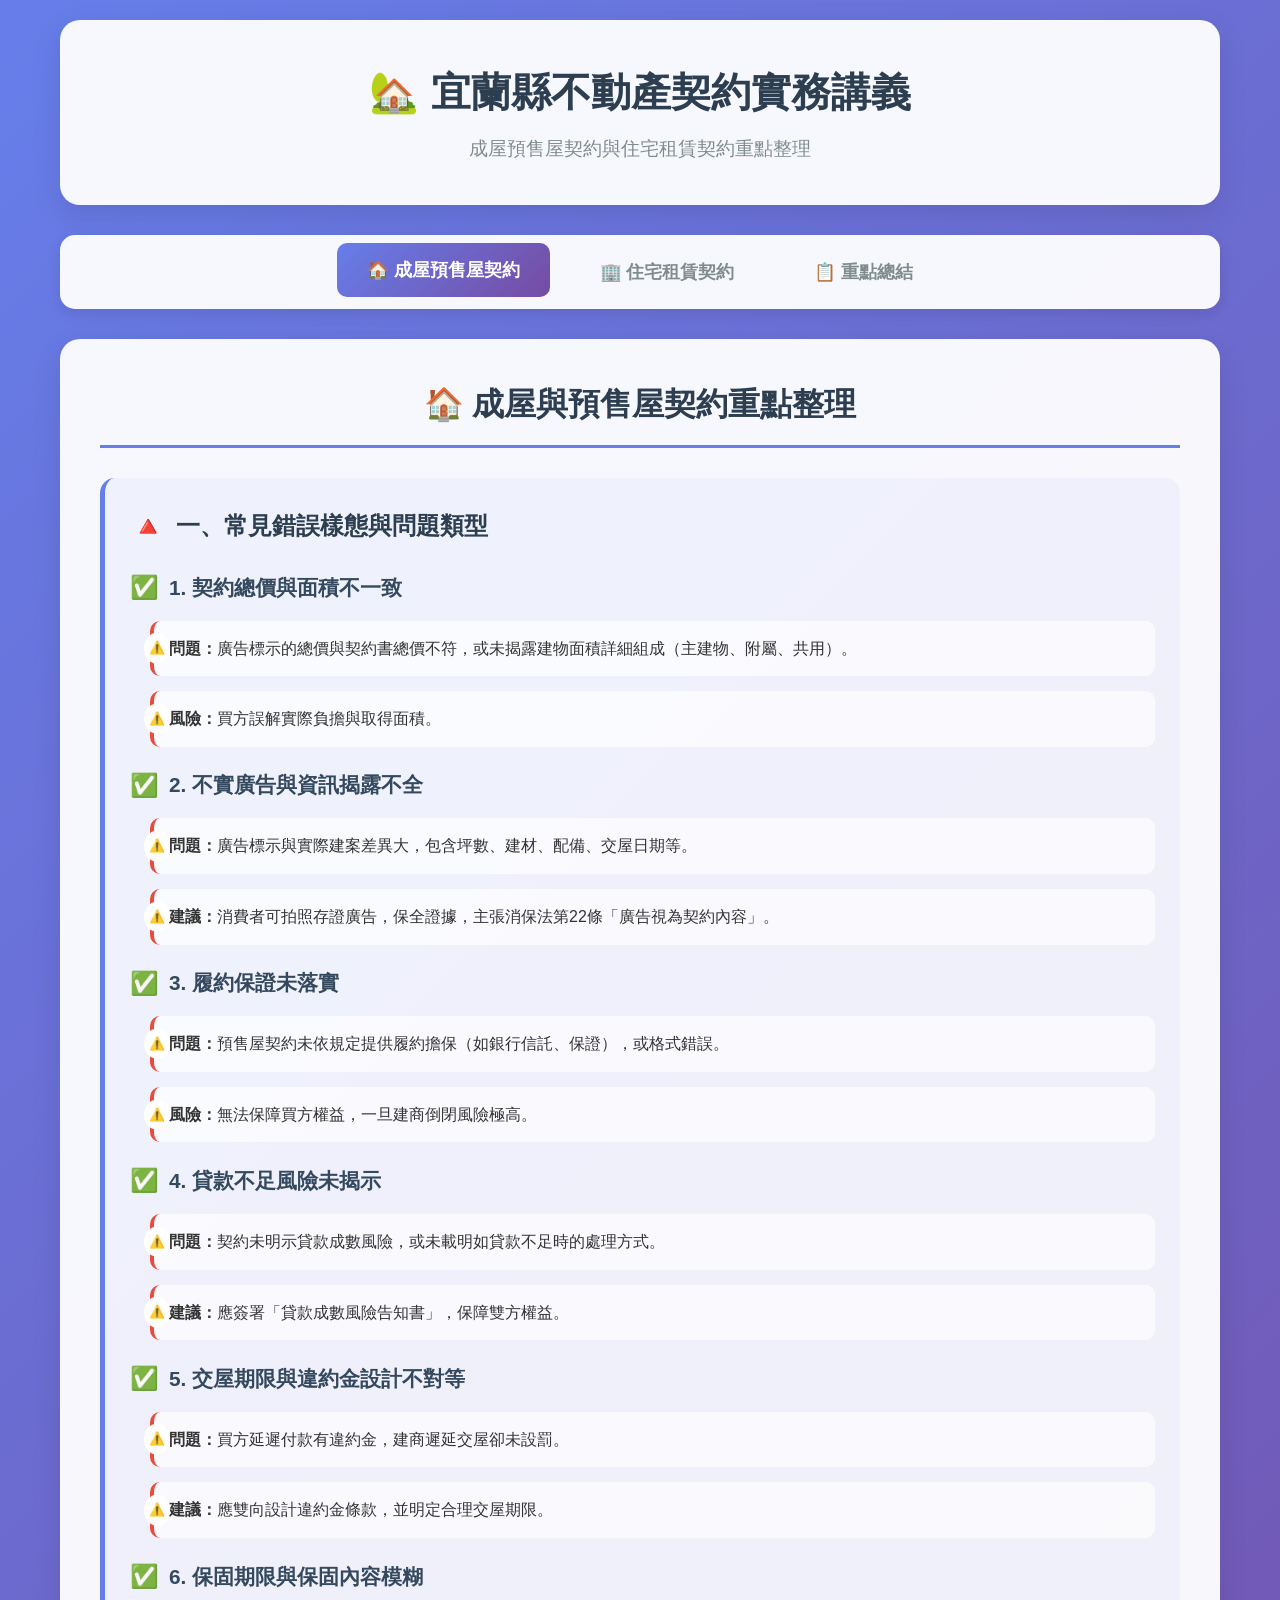
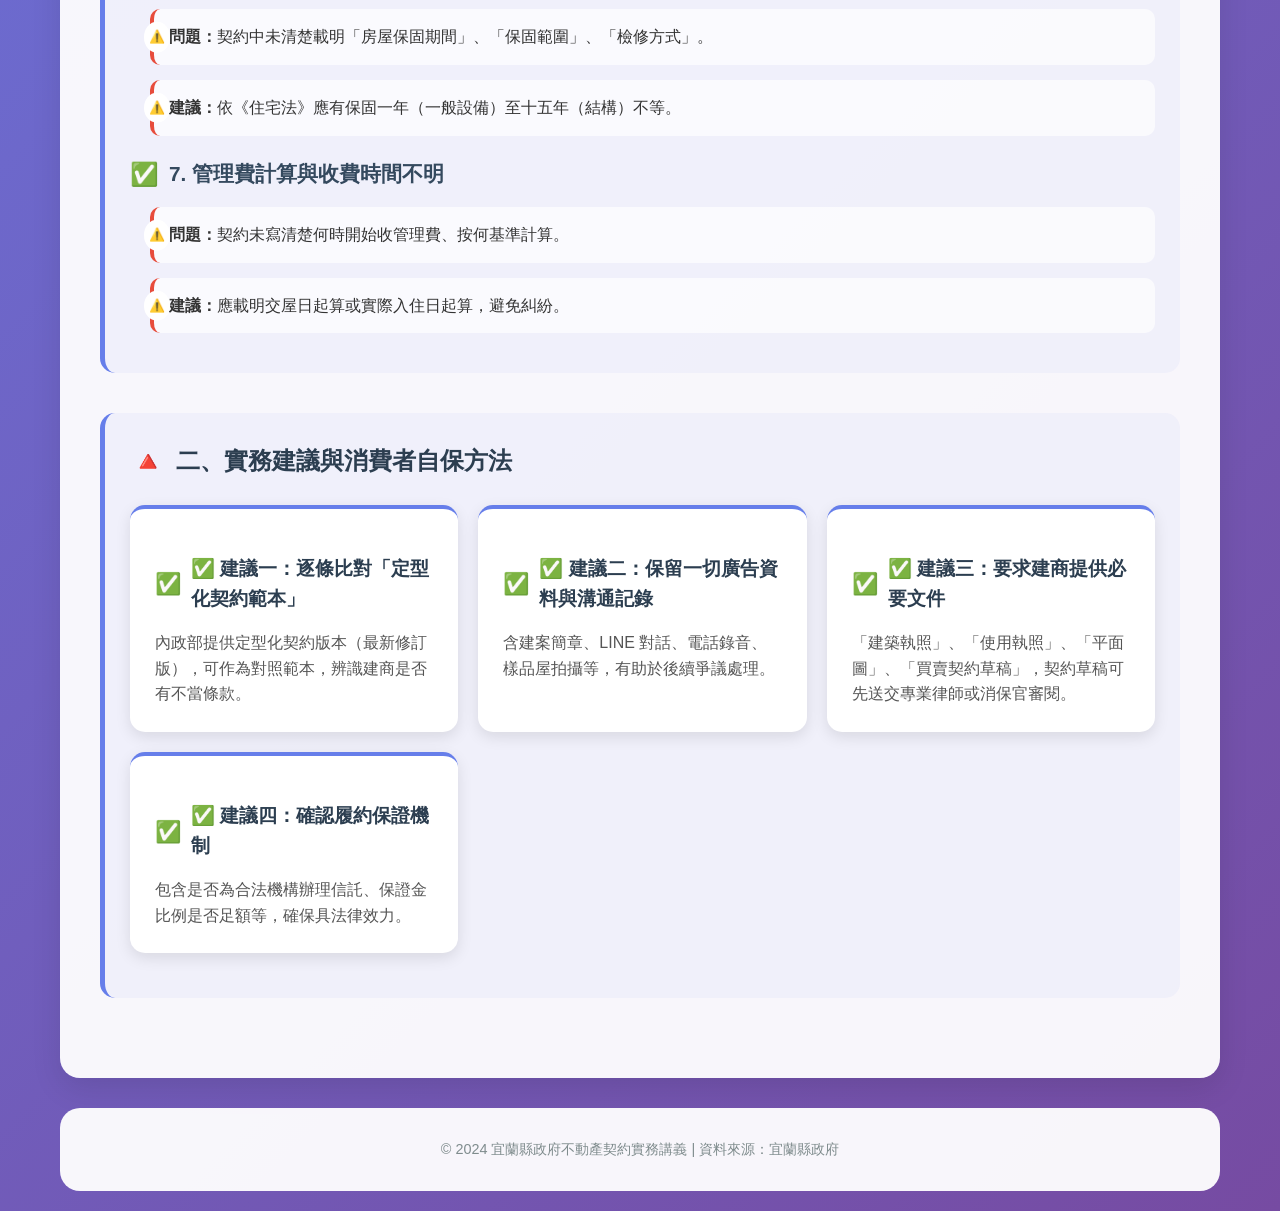
==== index.html @ db0e2e51 "Update README with usage instructions" ====
<!DOCTYPE html>
<html lang="zh-TW">
<head>
    <meta charset="UTF-8">
    <meta name="viewport" content="width=device-width, initial-scale=1.0">
    <title>🏡 宜蘭縣不動產契約實務講義</title>
    <style>
        * {
            margin: 0;
            padding: 0;
            box-sizing: border-box;
        }

        body {
            font-family: 'Microsoft JhengHei', 'PingFang TC', 'Helvetica Neue', Arial, sans-serif;
            line-height: 1.6;
            color: #333;
            background: linear-gradient(135deg, #667eea 0%, #764ba2 100%);
            min-height: 100vh;
        }

        .container {
            max-width: 1200px;
            margin: 0 auto;
            padding: 20px;
        }

        .header {
            text-align: center;
            background: rgba(255, 255, 255, 0.95);
            border-radius: 20px;
            padding: 40px;
            margin-bottom: 30px;
            box-shadow: 0 10px 30px rgba(0, 0, 0, 0.1);
        }

        .header h1 {
            font-size: 2.5em;
            color: #2c3e50;
            margin-bottom: 10px;
        }

        .header p {
            font-size: 1.2em;
            color: #7f8c8d;
        }

        .nav-tabs {
            display: flex;
            justify-content: center;
            margin-bottom: 30px;
            background: rgba(255, 255, 255, 0.95);
            border-radius: 15px;
            padding: 10px;
            box-shadow: 0 5px 15px rgba(0, 0, 0, 0.1);
        }

        .nav-tab {
            padding: 15px 30px;
            margin: 0 10px;
            border: none;
            background: transparent;
            border-radius: 10px;
            cursor: pointer;
            font-size: 1.1em;
            font-weight: 600;
            transition: all 0.3s ease;
            color: #7f8c8d;
        }

        .nav-tab.active {
            background: linear-gradient(135deg, #667eea, #764ba2);
            color: white;
            transform: translateY(-2px);
        }

        .nav-tab:hover {
            background: rgba(102, 126, 234, 0.1);
            color: #667eea;
        }

        .content-section {
            background: rgba(255, 255, 255, 0.95);
            border-radius: 20px;
            padding: 40px;
            margin-bottom: 30px;
            box-shadow: 0 10px 30px rgba(0, 0, 0, 0.1);
            display: none;
        }

        .content-section.active {
            display: block;
        }

        .section-title {
            font-size: 2em;
            color: #2c3e50;
            margin-bottom: 30px;
            text-align: center;
            border-bottom: 3px solid #667eea;
            padding-bottom: 15px;
        }

        .subsection {
            margin-bottom: 40px;
            padding: 25px;
            background: rgba(102, 126, 234, 0.05);
            border-radius: 15px;
            border-left: 5px solid #667eea;
        }

        .subsection h3 {
            font-size: 1.5em;
            color: #2c3e50;
            margin-bottom: 20px;
            display: flex;
            align-items: center;
        }

        .subsection h3::before {
            content: "🔺";
            margin-right: 10px;
            font-size: 1.2em;
        }

        .subsection h4 {
            font-size: 1.3em;
            color: #34495e;
            margin: 20px 0 15px 0;
            display: flex;
            align-items: center;
        }

        .subsection h4::before {
            content: "✅";
            margin-right: 10px;
            font-size: 1.1em;
        }

        .problem-list, .suggestion-list {
            list-style: none;
            padding-left: 20px;
        }

        .problem-list li, .suggestion-list li {
            margin-bottom: 15px;
            padding: 15px;
            background: rgba(255, 255, 255, 0.7);
            border-radius: 10px;
            border-left: 4px solid #e74c3c;
            position: relative;
        }

        .suggestion-list li {
            border-left-color: #27ae60;
        }

        .problem-list li::before, .suggestion-list li::before {
            position: absolute;
            left: -10px;
            top: 50%;
            transform: translateY(-50%);
            background: white;
            padding: 5px;
            border-radius: 50%;
            font-size: 0.8em;
            font-weight: bold;
        }

        .problem-list li::before {
            content: "⚠️";
        }

        .suggestion-list li::before {
            content: "💡";
        }

        .highlight-box {
            background: linear-gradient(135deg, #ffeaa7, #fab1a0);
            padding: 20px;
            border-radius: 15px;
            margin: 20px 0;
            border-left: 5px solid #fdcb6e;
        }

        .highlight-box h4 {
            color: #2c3e50;
            margin-bottom: 15px;
        }

        .grid-container {
            display: grid;
            grid-template-columns: repeat(auto-fit, minmax(300px, 1fr));
            gap: 20px;
            margin: 20px 0;
        }

        .card {
            background: white;
            padding: 25px;
            border-radius: 15px;
            box-shadow: 0 5px 15px rgba(0, 0, 0, 0.1);
            border-top: 4px solid #667eea;
        }

        .card h4 {
            color: #2c3e50;
            margin-bottom: 15px;
            font-size: 1.2em;
        }

        .card p {
            color: #555;
            line-height: 1.6;
        }

        .footer {
            text-align: center;
            padding: 30px;
            background: rgba(255, 255, 255, 0.95);
            border-radius: 20px;
            margin-top: 30px;
        }

        .footer p {
            color: #7f8c8d;
            font-size: 0.9em;
        }

        @media (max-width: 768px) {
            .container {
                padding: 10px;
            }
            
            .header {
                padding: 20px;
            }
            
            .header h1 {
                font-size: 2em;
            }
            
            .nav-tabs {
                flex-direction: column;
            }
            
            .nav-tab {
                margin: 5px 0;
            }
            
            .content-section {
                padding: 20px;
            }
            
            .grid-container {
                grid-template-columns: 1fr;
            }
        }
    </style>
</head>
<body>
    <div class="container">
        <div class="header">
            <h1>🏡 宜蘭縣不動產契約實務講義</h1>
            <p>成屋預售屋契約與住宅租賃契約重點整理</p>
        </div>

        <div class="nav-tabs">
            <button class="nav-tab active" onclick="showSection('presale')">🏠 成屋預售屋契約</button>
            <button class="nav-tab" onclick="showSection('rental')">🏢 住宅租賃契約</button>
            <button class="nav-tab" onclick="showSection('summary')">📋 重點總結</button>
        </div>

        <!-- 成屋預售屋契約內容 -->
        <div id="presale" class="content-section active">
            <h2 class="section-title">🏠 成屋與預售屋契約重點整理</h2>
            
            <div class="subsection">
                <h3>一、常見錯誤樣態與問題類型</h3>
                
                <h4>1. 契約總價與面積不一致</h4>
                <ul class="problem-list">
                    <li><strong>問題：</strong>廣告標示的總價與契約書總價不符，或未揭露建物面積詳細組成（主建物、附屬、共用）。</li>
                    <li><strong>風險：</strong>買方誤解實際負擔與取得面積。</li>
                </ul>

                <h4>2. 不實廣告與資訊揭露不全</h4>
                <ul class="problem-list">
                    <li><strong>問題：</strong>廣告標示與實際建案差異大，包含坪數、建材、配備、交屋日期等。</li>
                    <li><strong>建議：</strong>消費者可拍照存證廣告，保全證據，主張消保法第22條「廣告視為契約內容」。</li>
                </ul>

                <h4>3. 履約保證未落實</h4>
                <ul class="problem-list">
                    <li><strong>問題：</strong>預售屋契約未依規定提供履約擔保（如銀行信託、保證），或格式錯誤。</li>
                    <li><strong>風險：</strong>無法保障買方權益，一旦建商倒閉風險極高。</li>
                </ul>

                <h4>4. 貸款不足風險未揭示</h4>
                <ul class="problem-list">
                    <li><strong>問題：</strong>契約未明示貸款成數風險，或未載明如貸款不足時的處理方式。</li>
                    <li><strong>建議：</strong>應簽署「貸款成數風險告知書」，保障雙方權益。</li>
                </ul>

                <h4>5. 交屋期限與違約金設計不對等</h4>
                <ul class="problem-list">
                    <li><strong>問題：</strong>買方延遲付款有違約金，建商遲延交屋卻未設罰。</li>
                    <li><strong>建議：</strong>應雙向設計違約金條款，並明定合理交屋期限。</li>
                </ul>

                <h4>6. 保固期限與保固內容模糊</h4>
                <ul class="problem-list">
                    <li><strong>問題：</strong>契約中未清楚載明「房屋保固期間」、「保固範圍」、「檢修方式」。</li>
                    <li><strong>建議：</strong>依《住宅法》應有保固一年（一般設備）至十五年（結構）不等。</li>
                </ul>

                <h4>7. 管理費計算與收費時間不明</h4>
                <ul class="problem-list">
                    <li><strong>問題：</strong>契約未寫清楚何時開始收管理費、按何基準計算。</li>
                    <li><strong>建議：</strong>應載明交屋日起算或實際入住日起算，避免糾紛。</li>
                </ul>
            </div>

            <div class="subsection">
                <h3>二、實務建議與消費者自保方法</h3>
                
                <div class="grid-container">
                    <div class="card">
                        <h4>✅ 建議一：逐條比對「定型化契約範本」</h4>
                        <p>內政部提供定型化契約版本（最新修訂版），可作為對照範本，辨識建商是否有不當條款。</p>
                    </div>
                    
                    <div class="card">
                        <h4>✅ 建議二：保留一切廣告資料與溝通記錄</h4>
                        <p>含建案簡章、LINE 對話、電話錄音、樣品屋拍攝等，有助於後續爭議處理。</p>
                    </div>
                    
                    <div class="card">
                        <h4>✅ 建議三：要求建商提供必要文件</h4>
                        <p>「建築執照」、「使用執照」、「平面圖」、「買賣契約草稿」，契約草稿可先送交專業律師或消保官審閱。</p>
                    </div>
                    
                    <div class="card">
                        <h4>✅ 建議四：確認履約保證機制</h4>
                        <p>包含是否為合法機構辦理信託、保證金比例是否足額等，確保具法律效力。</p>
                    </div>
                </div>
            </div>
        </div>

        <!-- 住宅租賃契約內容 -->
        <div id="rental" class="content-section">
            <h2 class="section-title">🏢 住宅租賃契約實務重點整理</h2>
            
            <div class="subsection">
                <h3>一、住宅租賃市場現況與修法背景</h3>
                <div class="highlight-box">
                    <h4>📊 市場現況</h4>
                    <p>根據調查，租賃糾紛以「電費計價」、「押金返還」、「修繕責任」、「不實資訊」為主要爭議點。</p>
                    <p><strong>重要修法：</strong>住宅租賃定型化契約已於112年11月修正，114年1月1日正式實施，全面提升租屋保障與資訊透明。</p>
                </div>
            </div>

            <div class="subsection">
                <h3>二、住宅租賃契約修正重點（2024修法）</h3>
                
                <div class="grid-container">
                    <div class="card">
                        <h4>🔌 1. 電費計價新制</h4>
                        <ul class="suggestion-list">
                            <li><strong>新增條款：</strong>出租人應揭露電費計算方式（實際電費或抄表單價）。</li>
                            <li><strong>禁止情形：</strong>不得「超額收電費」，否則可能構成詐欺。</li>
                            <li><strong>建議：</strong>明訂「按台電單價計收」或「定額制」，避免爭議。</li>
                        </ul>
                    </div>
                    
                    <div class="card">
                        <h4>🏦 2. 押金返還明確化</h4>
                        <ul class="suggestion-list">
                            <li><strong>新增條款：</strong>承租人於契約終止時如無欠費、無損壞，應全額返還押金。</li>
                            <li><strong>時間規定：</strong>建議訂明「幾日內返還」，常見為7-30日內。</li>
                        </ul>
                    </div>
                    
                    <div class="card">
                        <h4>🧰 3. 修繕責任合理劃分</h4>
                        <ul class="suggestion-list">
                            <li><strong>結構性問題：</strong>由出租人負責（如漏水、門窗損壞）。</li>
                            <li><strong>使用不當：</strong>由承租人負責（如玻璃破裂、人為損壞）。</li>
                            <li><strong>建議：</strong>拍照存證、雙方列舉列入附件，避免事後爭議。</li>
                        </ul>
                    </div>
                    
                    <div class="card">
                        <h4>📝 4. 契約中應揭露項目</h4>
                        <ul class="suggestion-list">
                            <li>建物基本資料（如用途、樓層、面積）</li>
                            <li>管理費與水電費計價方式</li>
                            <li>設備項目與交付狀況（建議附照片）</li>
                        </ul>
                    </div>
                </div>

                <h4>🚫 5. 禁止條款設計</h4>
                <div class="highlight-box">
                    <p><strong>不得約定：</strong></p>
                    <ul class="problem-list">
                        <li>出租人隨意進入住宅</li>
                        <li>限制承租人交友、訪客</li>
                        <li>未經法院不得單方終止契約</li>
                    </ul>
                </div>
            </div>

            <div class="subsection">
                <h3>三、實務注意事項與風險防範</h3>
                
                <h4>✅ 租屋雙方應做的準備：</h4>
                <ul class="suggestion-list">
                    <li><strong>簽署政府版契約：</strong>可至內政部不動產資訊平台下載。</li>
                    <li><strong>設備交接拍照存證：</strong>避免爭議。</li>
                    <li><strong>月繳費收據／轉帳證明：</strong>作為付款紀錄。</li>
                    <li><strong>不得口頭約定重大事項：</strong>一律書面化（如可否養寵物、轉租）。</li>
                </ul>

                <h4>⚠️ 常見糾紛案例：</h4>
                <ul class="problem-list">
                    <li>出租人扣押金未說明依據</li>
                    <li>自行加價電費每度5-10元</li>
                    <li>結束租約後不退押金、或以設備損壞為由扣款</li>
                </ul>
            </div>

            <div class="subsection">
                <h3>四、法律依據與協助資源</h3>
                <div class="highlight-box">
                    <p><strong>法律依據：</strong>《住宅法》第99條、《定型化契約條款審閱準則》</p>
                    <p><strong>協助資源：</strong>可洽消保官、法扶基金會、地政事務所協助審閱契約</p>
                </div>
            </div>
        </div>

        <!-- 重點總結 -->
        <div id="summary" class="content-section">
            <h2 class="section-title">📋 重點總結與實務提醒</h2>
            
            <div class="subsection">
                <h3>🎯 核心重點回顧</h3>
                <div class="grid-container">
                    <div class="card">
                        <h4>🏠 成屋預售屋契約</h4>
                        <ul class="suggestion-list">
                            <li>總價與面積必須一致</li>
                            <li>履約保證機制要落實</li>
                            <li>保固期限要明確</li>
                            <li>違約金要雙向設計</li>
                        </ul>
                    </div>
                    
                    <div class="card">
                        <h4>🏢 住宅租賃契約</h4>
                        <ul class="suggestion-list">
                            <li>電費計價要透明</li>
                            <li>押金返還要明確</li>
                            <li>修繕責任要劃分</li>
                            <li>禁止條款要遵守</li>
                        </ul>
                    </div>
                </div>
            </div>

            <div class="subsection">
                <h3>💡 實務操作建議</h3>
                <div class="highlight-box">
                    <h4>簽約前必做清單：</h4>
                    <ol style="padding-left: 20px; line-height: 2;">
                        <li>下載政府版定型化契約範本</li>
                        <li>逐條比對建商/房東提供的契約</li>
                        <li>拍照存證所有廣告資料</li>
                        <li>要求提供相關證明文件</li>
                        <li>確認履約保證機制</li>
                        <li>尋求專業法律諮詢</li>
                    </ol>
                </div>
            </div>

            <div class="subsection">
                <h3>📞 求助管道</h3>
                <div class="grid-container">
                    <div class="card">
                        <h4>🏛️ 政府機關</h4>
                        <p>消保官、地政事務所、內政部不動產資訊平台</p>
                    </div>
                    
                    <div class="card">
                        <h4>⚖️ 法律協助</h4>
                        <p>法扶基金會、律師公會、消費者保護協會</p>
                    </div>
                    
                    <div class="card">
                        <h4>📱 線上資源</h4>
                        <p>內政部不動產資訊平台、各縣市政府網站</p>
                    </div>
                </div>
            </div>
        </div>

        <div class="footer">
            <p>© 2024 宜蘭縣政府不動產契約實務講義 | 資料來源：宜蘭縣政府</p>
        </div>
    </div>

    <script>
        function showSection(sectionId) {
            // 隱藏所有內容區塊
            const sections = document.querySelectorAll('.content-section');
            sections.forEach(section => {
                section.classList.remove('active');
            });
            
            // 移除所有標籤的active狀態
            const tabs = document.querySelectorAll('.nav-tab');
            tabs.forEach(tab => {
                tab.classList.remove('active');
            });
            
            // 顯示選中的內容區塊
            document.getElementById(sectionId).classList.add('active');
            
            // 設定選中標籤的active狀態
            event.target.classList.add('active');
        }
    </script>
</body>
</html>
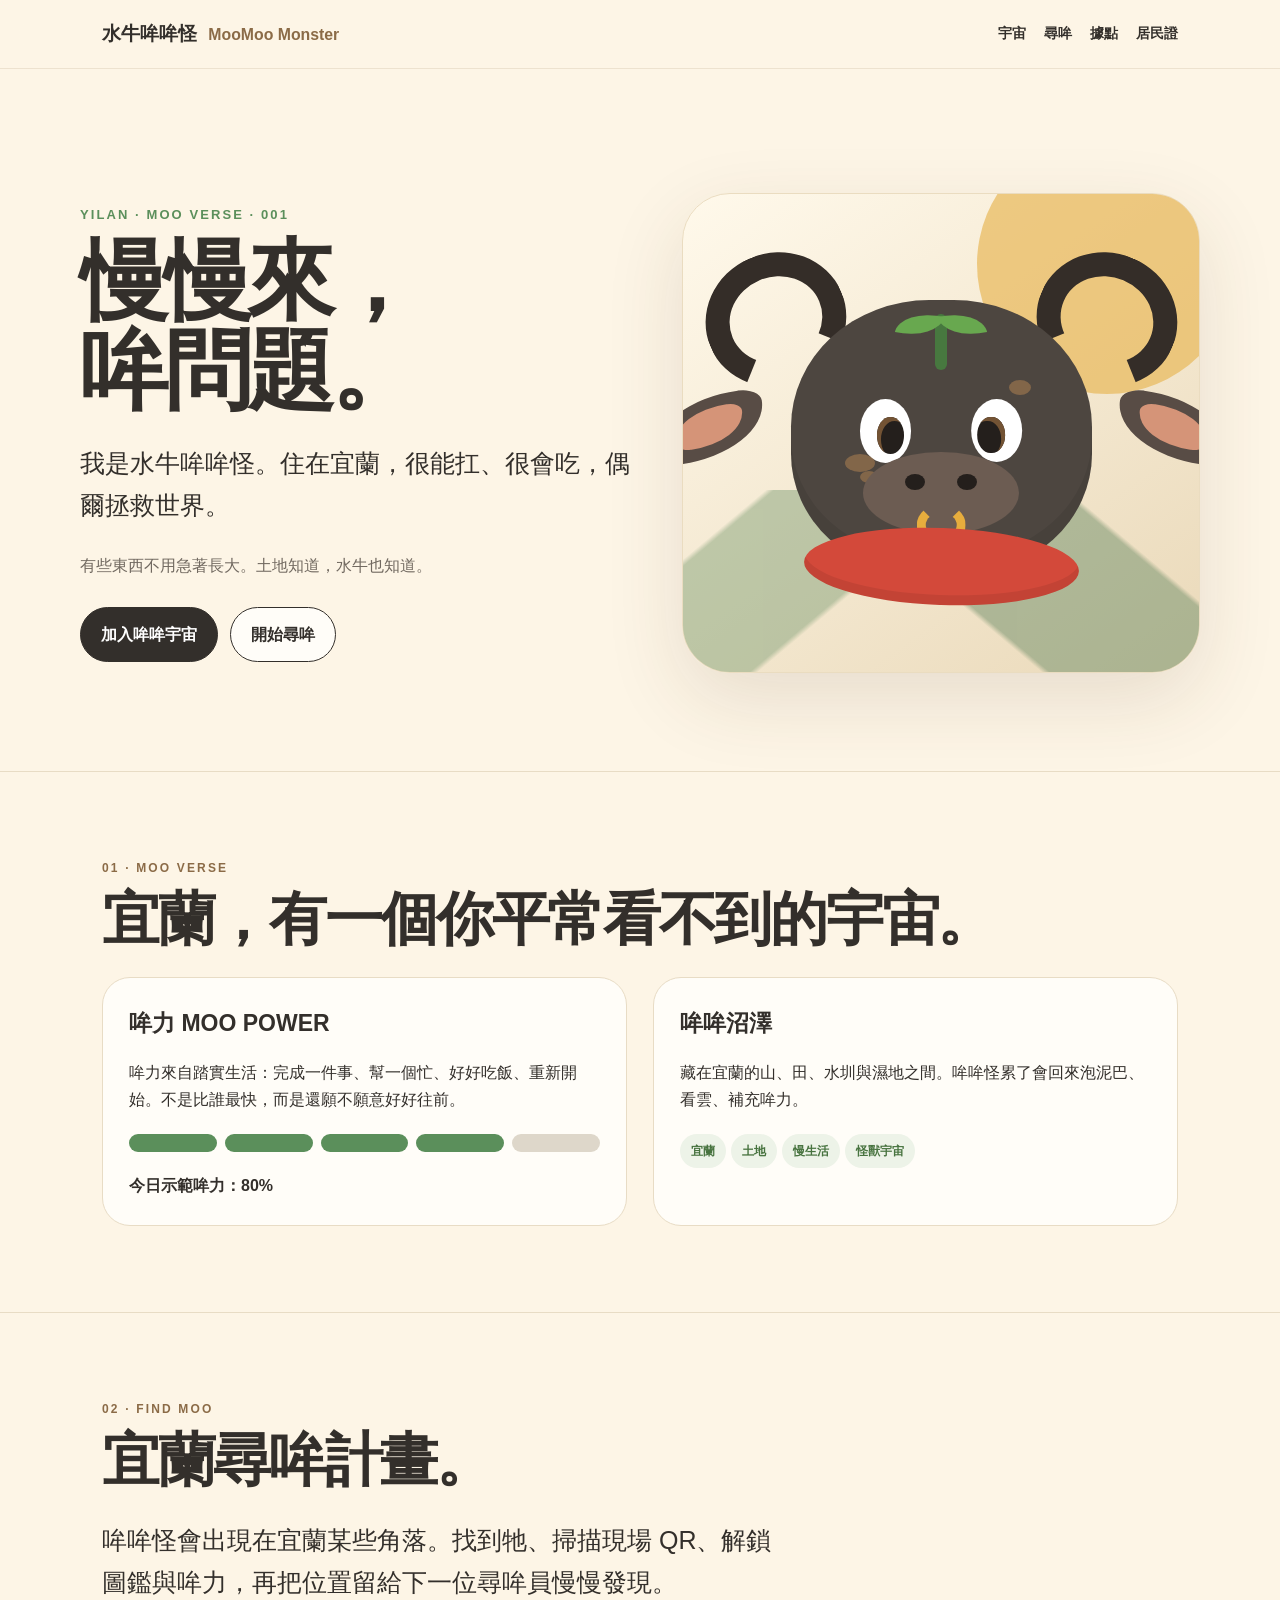
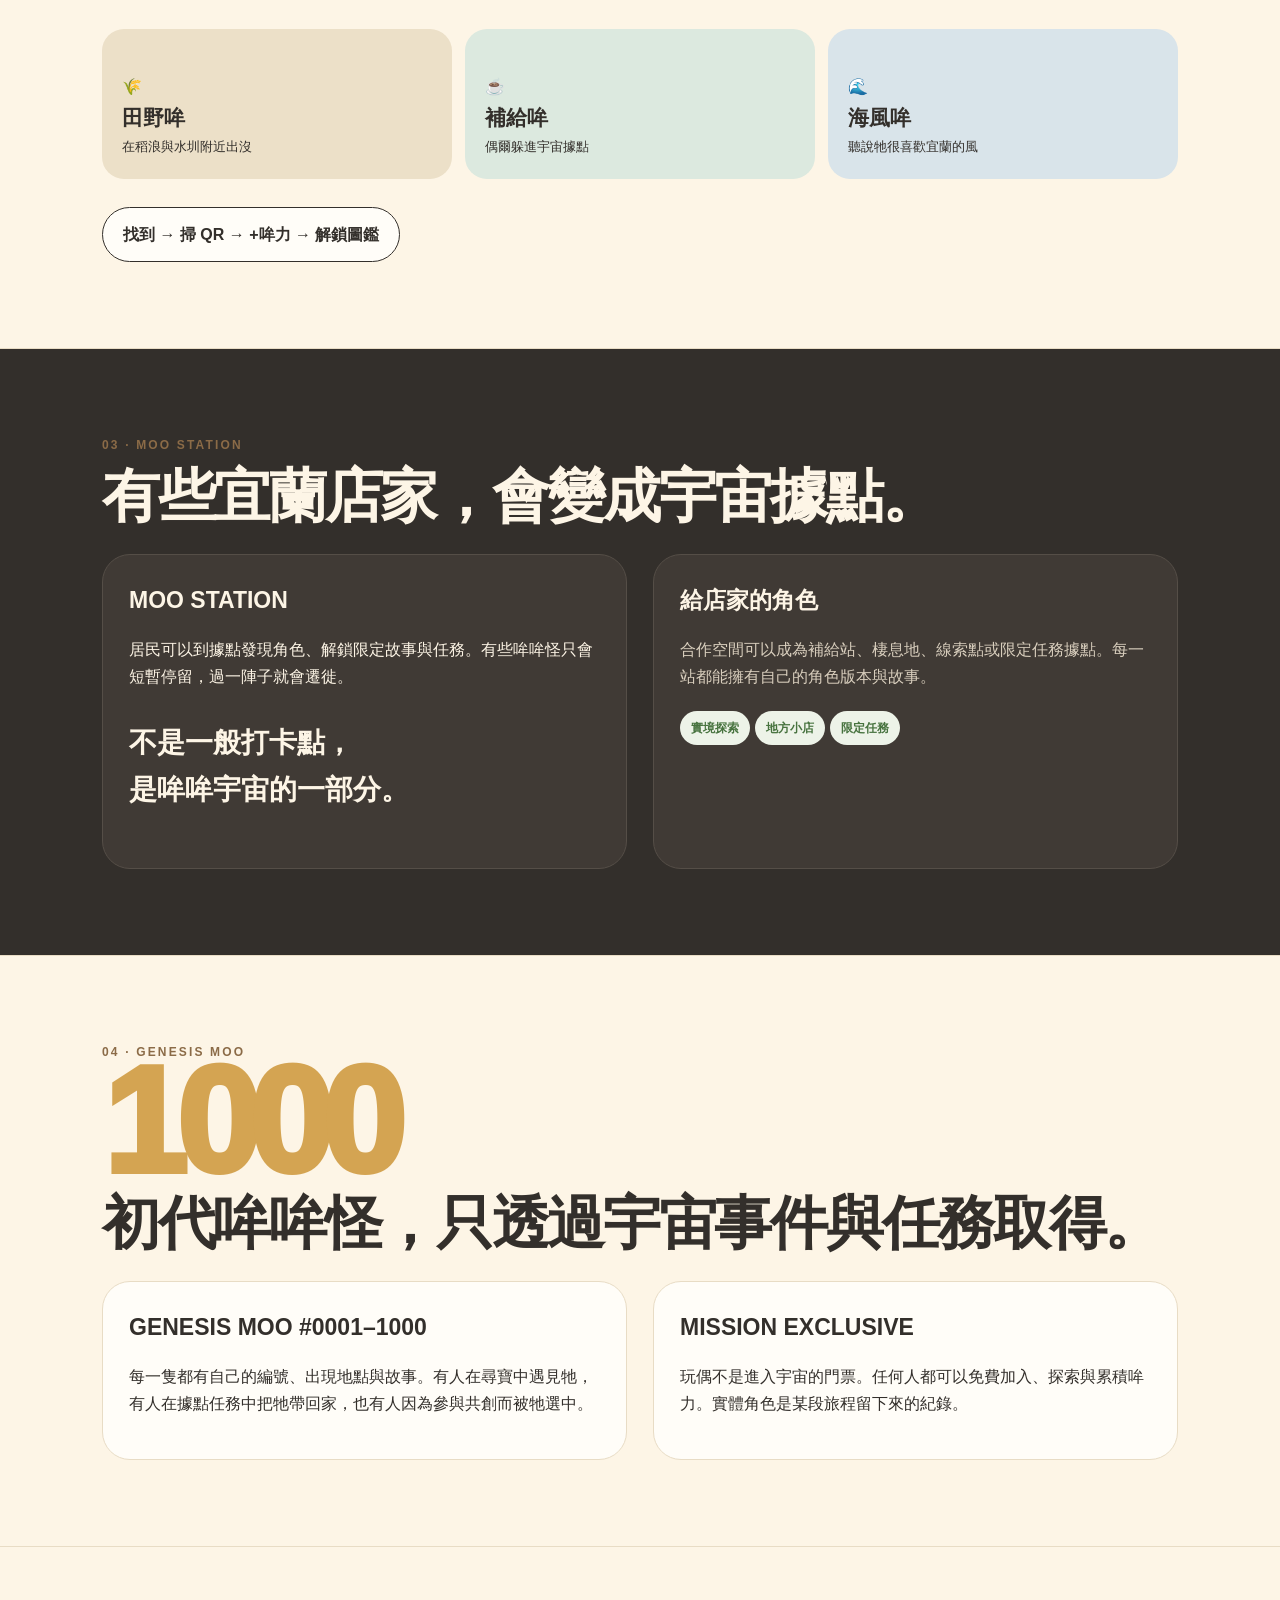
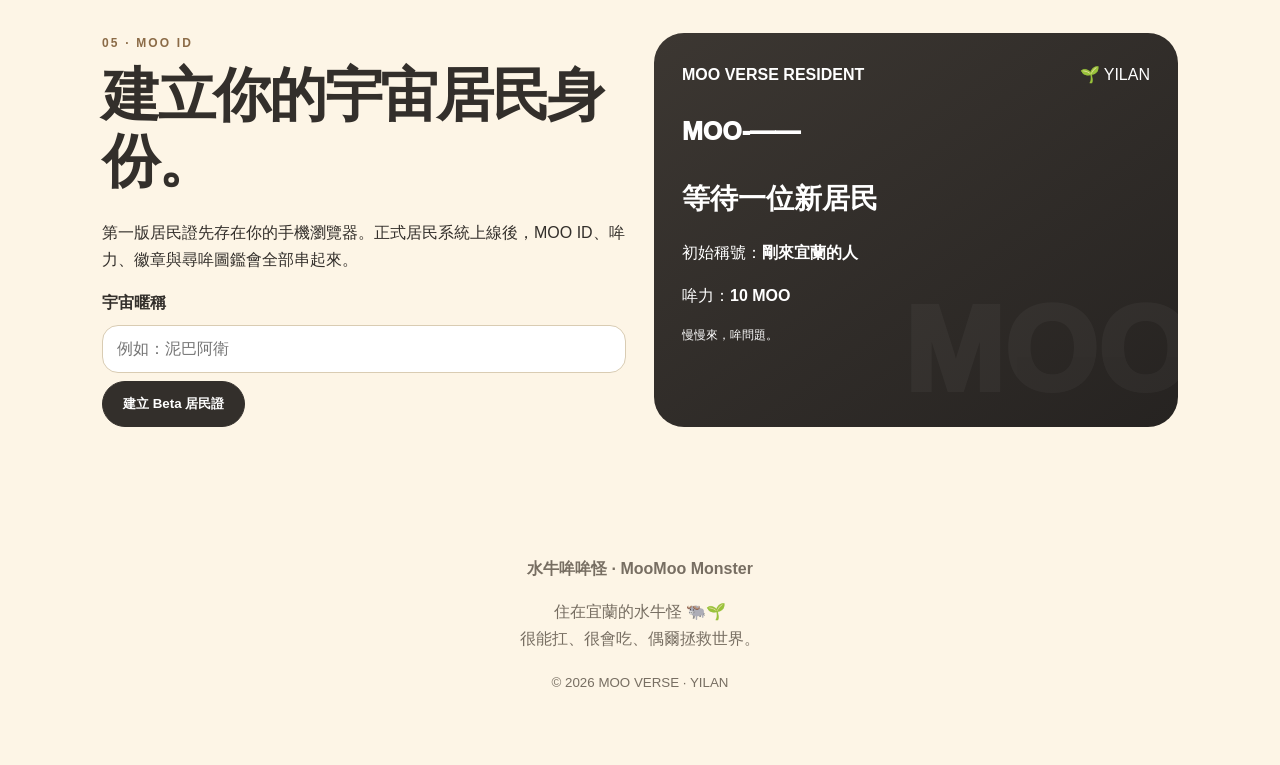
==== commit e1550843: "Launch MooMoo Monster official website V1" ====
--- a/index.html
+++ b/index.html
@@ -1,535 +1,58 @@
-<!DOCTYPE html>
-<html lang="zh-TW">
+<!doctype html>
+<html lang="zh-Hant">
 <head>
-    <meta charset="UTF-8">
-    <meta name="viewport" content="width=device-width, initial-scale=1.0">
-    <title>🏡 宜蘭縣不動產契約實務講義</title>
-    <style>
-        * {
-            margin: 0;
-            padding: 0;
-            box-sizing: border-box;
-        }
-
-        body {
-            font-family: 'Microsoft JhengHei', 'PingFang TC', 'Helvetica Neue', Arial, sans-serif;
-            line-height: 1.6;
-            color: #333;
-            background: linear-gradient(135deg, #667eea 0%, #764ba2 100%);
-            min-height: 100vh;
-        }
-
-        .container {
-            max-width: 1200px;
-            margin: 0 auto;
-            padding: 20px;
-        }
-
-        .header {
-            text-align: center;
-            background: rgba(255, 255, 255, 0.95);
-            border-radius: 20px;
-            padding: 40px;
-            margin-bottom: 30px;
-            box-shadow: 0 10px 30px rgba(0, 0, 0, 0.1);
-        }
-
-        .header h1 {
-            font-size: 2.5em;
-            color: #2c3e50;
-            margin-bottom: 10px;
-        }
-
-        .header p {
-            font-size: 1.2em;
-            color: #7f8c8d;
-        }
-
-        .nav-tabs {
-            display: flex;
-            justify-content: center;
-            margin-bottom: 30px;
-            background: rgba(255, 255, 255, 0.95);
-            border-radius: 15px;
-            padding: 10px;
-            box-shadow: 0 5px 15px rgba(0, 0, 0, 0.1);
-        }
-
-        .nav-tab {
-            padding: 15px 30px;
-            margin: 0 10px;
-            border: none;
-            background: transparent;
-            border-radius: 10px;
-            cursor: pointer;
-            font-size: 1.1em;
-            font-weight: 600;
-            transition: all 0.3s ease;
-            color: #7f8c8d;
-        }
-
-        .nav-tab.active {
-            background: linear-gradient(135deg, #667eea, #764ba2);
-            color: white;
-            transform: translateY(-2px);
-        }
-
-        .nav-tab:hover {
-            background: rgba(102, 126, 234, 0.1);
-            color: #667eea;
-        }
-
-        .content-section {
-            background: rgba(255, 255, 255, 0.95);
-            border-radius: 20px;
-            padding: 40px;
-            margin-bottom: 30px;
-            box-shadow: 0 10px 30px rgba(0, 0, 0, 0.1);
-            display: none;
-        }
-
-        .content-section.active {
-            display: block;
-        }
-
-        .section-title {
-            font-size: 2em;
-            color: #2c3e50;
-            margin-bottom: 30px;
-            text-align: center;
-            border-bottom: 3px solid #667eea;
-            padding-bottom: 15px;
-        }
-
-        .subsection {
-            margin-bottom: 40px;
-            padding: 25px;
-            background: rgba(102, 126, 234, 0.05);
-            border-radius: 15px;
-            border-left: 5px solid #667eea;
-        }
-
-        .subsection h3 {
-            font-size: 1.5em;
-            color: #2c3e50;
-            margin-bottom: 20px;
-            display: flex;
-            align-items: center;
-        }
-
-        .subsection h3::before {
-            content: "🔺";
-            margin-right: 10px;
-            font-size: 1.2em;
-        }
-
-        .subsection h4 {
-            font-size: 1.3em;
-            color: #34495e;
-            margin: 20px 0 15px 0;
-            display: flex;
-            align-items: center;
-        }
-
-        .subsection h4::before {
-            content: "✅";
-            margin-right: 10px;
-            font-size: 1.1em;
-        }
-
-        .problem-list, .suggestion-list {
-            list-style: none;
-            padding-left: 20px;
-        }
-
-        .problem-list li, .suggestion-list li {
-            margin-bottom: 15px;
-            padding: 15px;
-            background: rgba(255, 255, 255, 0.7);
-            border-radius: 10px;
-            border-left: 4px solid #e74c3c;
-            position: relative;
-        }
-
-        .suggestion-list li {
-            border-left-color: #27ae60;
-        }
-
-        .problem-list li::before, .suggestion-list li::before {
-            position: absolute;
-            left: -10px;
-            top: 50%;
-            transform: translateY(-50%);
-            background: white;
-            padding: 5px;
-            border-radius: 50%;
-            font-size: 0.8em;
-            font-weight: bold;
-        }
-
-        .problem-list li::before {
-            content: "⚠️";
-        }
-
-        .suggestion-list li::before {
-            content: "💡";
-        }
-
-        .highlight-box {
-            background: linear-gradient(135deg, #ffeaa7, #fab1a0);
-            padding: 20px;
-            border-radius: 15px;
-            margin: 20px 0;
-            border-left: 5px solid #fdcb6e;
-        }
-
-        .highlight-box h4 {
-            color: #2c3e50;
-            margin-bottom: 15px;
-        }
-
-        .grid-container {
-            display: grid;
-            grid-template-columns: repeat(auto-fit, minmax(300px, 1fr));
-            gap: 20px;
-            margin: 20px 0;
-        }
-
-        .card {
-            background: white;
-            padding: 25px;
-            border-radius: 15px;
-            box-shadow: 0 5px 15px rgba(0, 0, 0, 0.1);
-            border-top: 4px solid #667eea;
-        }
-
-        .card h4 {
-            color: #2c3e50;
-            margin-bottom: 15px;
-            font-size: 1.2em;
-        }
-
-        .card p {
-            color: #555;
-            line-height: 1.6;
-        }
-
-        .footer {
-            text-align: center;
-            padding: 30px;
-            background: rgba(255, 255, 255, 0.95);
-            border-radius: 20px;
-            margin-top: 30px;
-        }
-
-        .footer p {
-            color: #7f8c8d;
-            font-size: 0.9em;
-        }
-
-        @media (max-width: 768px) {
-            .container {
-                padding: 10px;
-            }
-            
-            .header {
-                padding: 20px;
-            }
-            
-            .header h1 {
-                font-size: 2em;
-            }
-            
-            .nav-tabs {
-                flex-direction: column;
-            }
-            
-            .nav-tab {
-                margin: 5px 0;
-            }
-            
-            .content-section {
-                padding: 20px;
-            }
-            
-            .grid-container {
-                grid-template-columns: 1fr;
-            }
-        }
-    </style>
+<meta charset="utf-8">
+<meta name="viewport" content="width=device-width,initial-scale=1,viewport-fit=cover">
+<meta name="theme-color" content="#F7F2E6">
+<title>水牛哞哞怪｜MooMoo Monster</title>
+<meta name="description" content="住在宜蘭的水牛怪。很能扛、很會吃、偶爾拯救世界。慢慢來，哞問題。">
+<style>
+:root{--ink:#332f2b;--mud:#8b6b47;--gold:#d4a452;--red:#d3493a;--green:#5b8f5b;--cream:#fdf5e6;--white:#fffdf8;--line:#e8dcc5}
+*{box-sizing:border-box}html{scroll-behavior:smooth}body{margin:0;font-family:-apple-system,BlinkMacSystemFont,"Noto Sans TC","PingFang TC","Microsoft JhengHei",sans-serif;color:var(--ink);background:var(--cream);line-height:1.7}
+a{color:inherit}.wrap{max-width:1120px;margin:auto;padding:0 22px}.nav{position:sticky;top:0;z-index:30;background:rgba(253,245,230,.9);backdrop-filter:blur(14px);border-bottom:1px solid rgba(139,107,71,.14)}
+.navin{height:68px;display:flex;align-items:center;justify-content:space-between;gap:18px}.brand{font-weight:900;text-decoration:none;font-size:19px}.brand small{font-weight:700;color:var(--mud);margin-left:6px}.links{display:flex;gap:18px;font-size:14px;font-weight:800}.links a{text-decoration:none}
+.hero{min-height:78vh;display:grid;grid-template-columns:1.05fr .95fr;align-items:center;gap:30px;padding:64px 0 38px}.eyebrow{font-size:13px;font-weight:900;letter-spacing:.16em;color:var(--green)}h1{font-size:clamp(48px,8vw,88px);line-height:1.03;margin:10px 0 20px;letter-spacing:-.05em}.lead{font-size:clamp(18px,2.3vw,25px);max-width:680px}.actions{display:flex;gap:12px;flex-wrap:wrap;margin-top:28px}.btn{display:inline-flex;align-items:center;justify-content:center;padding:13px 20px;border-radius:999px;text-decoration:none;font-weight:900;border:1.5px solid var(--ink)}.btn.primary{background:var(--ink);color:white}.btn.soft{background:var(--white)}
+.buffalo-card{position:relative;min-height:480px;border-radius:48px;background:linear-gradient(145deg,#fff9eb,#ead9b9);overflow:hidden;border:1px solid #eadcc0;box-shadow:0 26px 80px rgba(73,50,25,.12)}
+.sun{position:absolute;width:260px;height:260px;border-radius:50%;background:#e9ba5d;right:-38px;top:-60px;opacity:.72}.mountain{position:absolute;left:-10%;right:-10%;bottom:0;height:38%;background:linear-gradient(140deg,transparent 0 16%,#86a37b 17% 40%,transparent 41%),linear-gradient(220deg,transparent 0 22%,#6e8d68 23% 50%,transparent 51%);opacity:.5}
+.mascot{position:absolute;left:50%;top:51%;transform:translate(-50%,-50%);width:min(84%,430px);aspect-ratio:1/1}
+.head{position:absolute;left:15%;top:18%;width:70%;height:64%;background:#4d4640;border-radius:46% 46% 44% 44%;box-shadow:inset 0 -18px 0 rgba(0,0,0,.08)}
+.ear{position:absolute;top:40%;width:26%;height:15%;background:#584c45;border-radius:80% 20% 80% 20%;z-index:-1}.ear:after{content:"";position:absolute;inset:19%;background:#d59478;border-radius:inherit}.ear.l{left:-17%;transform:rotate(-8deg)}.ear.r{right:-17%;transform:scaleX(-1) rotate(-8deg)}
+.horn{position:absolute;top:7%;width:33%;height:31%;border:24px solid #342d28;border-bottom-color:transparent;border-radius:50%;z-index:-2}.horn.l{left:-5%;transform:rotate(-23deg)}.horn.r{right:-5%;transform:scaleX(-1) rotate(-23deg)}
+.eye{position:absolute;top:36%;width:17%;height:23%;background:white;border-radius:50%}.eye:after{content:"";position:absolute;width:53%;height:58%;background:#241f1c;border-radius:50%;left:34%;top:28%;box-shadow:inset 4px 4px 0 #735334}.eye.l{left:23%}.eye.r{right:23%;transform:scaleX(-1)}
+.snout{position:absolute;left:24%;bottom:15%;width:52%;height:30%;background:#6c5c52;border-radius:50%}.nostril{position:absolute;top:27%;width:13%;height:20%;background:#241f1c;border-radius:50%}.nostril.l{left:27%}.nostril.r{right:27%}.ring{position:absolute;left:50%;bottom:-14%;width:31%;height:51%;border:9px solid #e7ad3d;border-top-color:transparent;border-radius:50%;transform:translateX(-50%)}
+.mouth{position:absolute;left:41%;bottom:7%;width:18%;height:10%;border-bottom:5px solid #241f1c;border-radius:50%}
+.sprout{position:absolute;left:50%;top:5%;width:12px;height:56px;background:#47783f;border-radius:8px;transform:translateX(-50%)}.sprout:before,.sprout:after{content:"";position:absolute;top:-2px;width:45px;height:25px;background:#68a84f;border-radius:100% 0 100% 0}.sprout:before{right:5px;transform:rotate(12deg)}.sprout:after{left:5px;transform:scaleX(-1) rotate(12deg)}
+.scarf{position:absolute;left:18%;bottom:11%;width:64%;height:18%;background:var(--red);border-radius:50%;transform:rotate(2deg);box-shadow:inset 0 -10px 0 rgba(0,0,0,.08)}
+.mudspot{position:absolute;background:#99734d;border-radius:50%;opacity:.7}.m1{width:30px;height:18px;left:18%;top:56%}.m2{width:18px;height:12px;left:23%;top:62%}.m3{width:22px;height:15px;right:20%;top:29%}
+.section{padding:86px 0;border-top:1px solid var(--line)}.kicker{font-size:12px;letter-spacing:.18em;font-weight:900;color:var(--mud)}h2{font-size:clamp(34px,5vw,58px);line-height:1.15;margin:8px 0 24px;letter-spacing:-.04em}.grid2{display:grid;grid-template-columns:1fr 1fr;gap:26px}.card{background:var(--white);border:1px solid var(--line);border-radius:28px;padding:26px}.card h3{font-size:23px;margin:0 0 10px}.big{font-size:28px;font-weight:950}.muted{color:#716960}.tag{display:inline-block;padding:7px 11px;background:#edf3e8;color:#47733f;border-radius:999px;font-weight:900;font-size:12px;margin:4px 5px 4px 0}
+.power{display:flex;gap:8px;margin:20px 0}.cell{height:18px;flex:1;border-radius:99px;background:#ded7ca}.cell.on{background:var(--green)}.map{display:grid;grid-template-columns:repeat(3,1fr);gap:13px;margin-top:24px}.spot{min-height:150px;border-radius:22px;padding:20px;background:#ece0c8;display:flex;flex-direction:column;justify-content:flex-end}.spot:nth-child(2){background:#dce9df}.spot:nth-child(3){background:#d9e4ea}.spot b{font-size:21px}.station{background:var(--ink);color:var(--cream)}.station .card{background:#403a35;border-color:#554e47}.station .muted{color:#d8cebd}.genesis-num{font-size:clamp(70px,13vw,150px);font-weight:950;line-height:.8;color:var(--gold);letter-spacing:-.07em}
+.resident{display:grid;grid-template-columns:1fr 1fr;gap:28px}.idcard{background:linear-gradient(145deg,#3c3732,#262321);color:white;border-radius:30px;padding:28px;min-height:310px;position:relative;overflow:hidden}.idcard:after{content:"MOO";position:absolute;font-size:120px;font-weight:950;opacity:.035;right:-12px;bottom:-25px}.idrow{display:flex;justify-content:space-between;gap:14px}.idnum{font-size:25px;font-weight:950;margin:22px 0}.input{width:100%;border:1.5px solid #d9ccb3;background:white;border-radius:16px;padding:14px;font-size:16px;margin:8px 0}.footer{padding:42px 0 70px;text-align:center;color:#776e62}.tiny{font-size:12px}
+@media(max-width:780px){.links{display:none}.hero{grid-template-columns:1fr;padding-top:38px}.buffalo-card{min-height:390px}.grid2,.resident{grid-template-columns:1fr}.map{grid-template-columns:1fr}.section{padding:64px 0}}
+</style>
 </head>
 <body>
-    <div class="container">
-        <div class="header">
-            <h1>🏡 宜蘭縣不動產契約實務講義</h1>
-            <p>成屋預售屋契約與住宅租賃契約重點整理</p>
-        </div>
+<nav class="nav"><div class="wrap navin"><a class="brand" href="#">水牛哞哞怪 <small>MooMoo Monster</small></a><div class="links"><a href="#world">宇宙</a><a href="#find">尋哞</a><a href="#station">據點</a><a href="#resident">居民證</a></div></div></nav>
+<main>
+<section><div class="wrap hero">
+<div><div class="eyebrow">YILAN · MOO VERSE · 001</div><h1>慢慢來，<br>哞問題。</h1><p class="lead">我是水牛哞哞怪。住在宜蘭，很能扛、很會吃，偶爾拯救世界。</p><p class="muted">有些東西不用急著長大。土地知道，水牛也知道。</p><div class="actions"><a class="btn primary" href="#resident">加入哞哞宇宙</a><a class="btn soft" href="#find">開始尋哞</a></div></div>
+<div class="buffalo-card" aria-label="水牛哞哞怪角色圖像"><div class="sun"></div><div class="mountain"></div><div class="mascot"><div class="horn l"></div><div class="horn r"></div><div class="ear l"></div><div class="ear r"></div><div class="head"><div class="sprout"></div><div class="eye l"></div><div class="eye r"></div><div class="mudspot m1"></div><div class="mudspot m2"></div><div class="mudspot m3"></div><div class="snout"><div class="nostril l"></div><div class="nostril r"></div><div class="ring"></div></div><div class="mouth"></div></div><div class="scarf"></div></div></div>
+</div></section>
 
-        <div class="nav-tabs">
-            <button class="nav-tab active" onclick="showSection('presale')">🏠 成屋預售屋契約</button>
-            <button class="nav-tab" onclick="showSection('rental')">🏢 住宅租賃契約</button>
-            <button class="nav-tab" onclick="showSection('summary')">📋 重點總結</button>
-        </div>
+<section class="section" id="world"><div class="wrap"><div class="kicker">01 · MOO VERSE</div><h2>宜蘭，有一個你平常看不到的宇宙。</h2><div class="grid2"><div class="card"><h3>哞力 MOO POWER</h3><p>哞力來自踏實生活：完成一件事、幫一個忙、好好吃飯、重新開始。不是比誰最快，而是還願不願意好好往前。</p><div class="power"><div class="cell on"></div><div class="cell on"></div><div class="cell on"></div><div class="cell on"></div><div class="cell"></div></div><b>今日示範哞力：80%</b></div><div class="card"><h3>哞哞沼澤</h3><p>藏在宜蘭的山、田、水圳與濕地之間。哞哞怪累了會回來泡泥巴、看雲、補充哞力。</p><span class="tag">宜蘭</span><span class="tag">土地</span><span class="tag">慢生活</span><span class="tag">怪獸宇宙</span></div></div></div></section>
 
-        <!-- 成屋預售屋契約內容 -->
-        <div id="presale" class="content-section active">
-            <h2 class="section-title">🏠 成屋與預售屋契約重點整理</h2>
-            
-            <div class="subsection">
-                <h3>一、常見錯誤樣態與問題類型</h3>
-                
-                <h4>1. 契約總價與面積不一致</h4>
-                <ul class="problem-list">
-                    <li><strong>問題：</strong>廣告標示的總價與契約書總價不符，或未揭露建物面積詳細組成（主建物、附屬、共用）。</li>
-                    <li><strong>風險：</strong>買方誤解實際負擔與取得面積。</li>
-                </ul>
+<section class="section" id="find"><div class="wrap"><div class="kicker">02 · FIND MOO</div><h2>宜蘭尋哞計畫。</h2><p class="lead">哞哞怪會出現在宜蘭某些角落。找到牠、掃描現場 QR、解鎖圖鑑與哞力，再把位置留給下一位尋哞員慢慢發現。</p><div class="map"><div class="spot"><span>🌾</span><b>田野哞</b><small>在稻浪與水圳附近出沒</small></div><div class="spot"><span>☕</span><b>補給哞</b><small>偶爾躲進宇宙據點</small></div><div class="spot"><span>🌊</span><b>海風哞</b><small>聽說牠很喜歡宜蘭的風</small></div></div><div class="actions"><span class="btn soft">找到 → 掃 QR → +哞力 → 解鎖圖鑑</span></div></div></section>
 
-                <h4>2. 不實廣告與資訊揭露不全</h4>
-                <ul class="problem-list">
-                    <li><strong>問題：</strong>廣告標示與實際建案差異大，包含坪數、建材、配備、交屋日期等。</li>
-                    <li><strong>建議：</strong>消費者可拍照存證廣告，保全證據，主張消保法第22條「廣告視為契約內容」。</li>
-                </ul>
+<section class="section station" id="station"><div class="wrap"><div class="kicker">03 · MOO STATION</div><h2>有些宜蘭店家，會變成宇宙據點。</h2><div class="grid2"><div class="card"><h3>MOO STATION</h3><p>居民可以到據點發現角色、解鎖限定故事與任務。有些哞哞怪只會短暫停留，過一陣子就會遷徙。</p><p class="big">不是一般打卡點，<br>是哞哞宇宙的一部分。</p></div><div class="card"><h3>給店家的角色</h3><p class="muted">合作空間可以成為補給站、棲息地、線索點或限定任務據點。每一站都能擁有自己的角色版本與故事。</p><span class="tag">實境探索</span><span class="tag">地方小店</span><span class="tag">限定任務</span></div></div></div></section>
 
-                <h4>3. 履約保證未落實</h4>
-                <ul class="problem-list">
-                    <li><strong>問題：</strong>預售屋契約未依規定提供履約擔保（如銀行信託、保證），或格式錯誤。</li>
-                    <li><strong>風險：</strong>無法保障買方權益，一旦建商倒閉風險極高。</li>
-                </ul>
+<section class="section"><div class="wrap"><div class="kicker">04 · GENESIS MOO</div><div class="genesis-num">1000</div><h2>初代哞哞怪，只透過宇宙事件與任務取得。</h2><div class="grid2"><div class="card"><h3>GENESIS MOO #0001–1000</h3><p>每一隻都有自己的編號、出現地點與故事。有人在尋寶中遇見牠，有人在據點任務中把牠帶回家，也有人因為參與共創而被牠選中。</p></div><div class="card"><h3>MISSION EXCLUSIVE</h3><p>玩偶不是進入宇宙的門票。任何人都可以免費加入、探索與累積哞力。實體角色是某段旅程留下來的紀錄。</p></div></div></div></section>
 
-                <h4>4. 貸款不足風險未揭示</h4>
-                <ul class="problem-list">
-                    <li><strong>問題：</strong>契約未明示貸款成數風險，或未載明如貸款不足時的處理方式。</li>
-                    <li><strong>建議：</strong>應簽署「貸款成數風險告知書」，保障雙方權益。</li>
-                </ul>
-
-                <h4>5. 交屋期限與違約金設計不對等</h4>
-                <ul class="problem-list">
-                    <li><strong>問題：</strong>買方延遲付款有違約金，建商遲延交屋卻未設罰。</li>
-                    <li><strong>建議：</strong>應雙向設計違約金條款，並明定合理交屋期限。</li>
-                </ul>
-
-                <h4>6. 保固期限與保固內容模糊</h4>
-                <ul class="problem-list">
-                    <li><strong>問題：</strong>契約中未清楚載明「房屋保固期間」、「保固範圍」、「檢修方式」。</li>
-                    <li><strong>建議：</strong>依《住宅法》應有保固一年（一般設備）至十五年（結構）不等。</li>
-                </ul>
-
-                <h4>7. 管理費計算與收費時間不明</h4>
-                <ul class="problem-list">
-                    <li><strong>問題：</strong>契約未寫清楚何時開始收管理費、按何基準計算。</li>
-                    <li><strong>建議：</strong>應載明交屋日起算或實際入住日起算，避免糾紛。</li>
-                </ul>
-            </div>
-
-            <div class="subsection">
-                <h3>二、實務建議與消費者自保方法</h3>
-                
-                <div class="grid-container">
-                    <div class="card">
-                        <h4>✅ 建議一：逐條比對「定型化契約範本」</h4>
-                        <p>內政部提供定型化契約版本（最新修訂版），可作為對照範本，辨識建商是否有不當條款。</p>
-                    </div>
-                    
-                    <div class="card">
-                        <h4>✅ 建議二：保留一切廣告資料與溝通記錄</h4>
-                        <p>含建案簡章、LINE 對話、電話錄音、樣品屋拍攝等，有助於後續爭議處理。</p>
-                    </div>
-                    
-                    <div class="card">
-                        <h4>✅ 建議三：要求建商提供必要文件</h4>
-                        <p>「建築執照」、「使用執照」、「平面圖」、「買賣契約草稿」，契約草稿可先送交專業律師或消保官審閱。</p>
-                    </div>
-                    
-                    <div class="card">
-                        <h4>✅ 建議四：確認履約保證機制</h4>
-                        <p>包含是否為合法機構辦理信託、保證金比例是否足額等，確保具法律效力。</p>
-                    </div>
-                </div>
-            </div>
-        </div>
-
-        <!-- 住宅租賃契約內容 -->
-        <div id="rental" class="content-section">
-            <h2 class="section-title">🏢 住宅租賃契約實務重點整理</h2>
-            
-            <div class="subsection">
-                <h3>一、住宅租賃市場現況與修法背景</h3>
-                <div class="highlight-box">
-                    <h4>📊 市場現況</h4>
-                    <p>根據調查，租賃糾紛以「電費計價」、「押金返還」、「修繕責任」、「不實資訊」為主要爭議點。</p>
-                    <p><strong>重要修法：</strong>住宅租賃定型化契約已於112年11月修正，114年1月1日正式實施，全面提升租屋保障與資訊透明。</p>
-                </div>
-            </div>
-
-            <div class="subsection">
-                <h3>二、住宅租賃契約修正重點（2024修法）</h3>
-                
-                <div class="grid-container">
-                    <div class="card">
-                        <h4>🔌 1. 電費計價新制</h4>
-                        <ul class="suggestion-list">
-                            <li><strong>新增條款：</strong>出租人應揭露電費計算方式（實際電費或抄表單價）。</li>
-                            <li><strong>禁止情形：</strong>不得「超額收電費」，否則可能構成詐欺。</li>
-                            <li><strong>建議：</strong>明訂「按台電單價計收」或「定額制」，避免爭議。</li>
-                        </ul>
-                    </div>
-                    
-                    <div class="card">
-                        <h4>🏦 2. 押金返還明確化</h4>
-                        <ul class="suggestion-list">
-                            <li><strong>新增條款：</strong>承租人於契約終止時如無欠費、無損壞，應全額返還押金。</li>
-                            <li><strong>時間規定：</strong>建議訂明「幾日內返還」，常見為7-30日內。</li>
-                        </ul>
-                    </div>
-                    
-                    <div class="card">
-                        <h4>🧰 3. 修繕責任合理劃分</h4>
-                        <ul class="suggestion-list">
-                            <li><strong>結構性問題：</strong>由出租人負責（如漏水、門窗損壞）。</li>
-                            <li><strong>使用不當：</strong>由承租人負責（如玻璃破裂、人為損壞）。</li>
-                            <li><strong>建議：</strong>拍照存證、雙方列舉列入附件，避免事後爭議。</li>
-                        </ul>
-                    </div>
-                    
-                    <div class="card">
-                        <h4>📝 4. 契約中應揭露項目</h4>
-                        <ul class="suggestion-list">
-                            <li>建物基本資料（如用途、樓層、面積）</li>
-                            <li>管理費與水電費計價方式</li>
-                            <li>設備項目與交付狀況（建議附照片）</li>
-                        </ul>
-                    </div>
-                </div>
-
-                <h4>🚫 5. 禁止條款設計</h4>
-                <div class="highlight-box">
-                    <p><strong>不得約定：</strong></p>
-                    <ul class="problem-list">
-                        <li>出租人隨意進入住宅</li>
-                        <li>限制承租人交友、訪客</li>
-                        <li>未經法院不得單方終止契約</li>
-                    </ul>
-                </div>
-            </div>
-
-            <div class="subsection">
-                <h3>三、實務注意事項與風險防範</h3>
-                
-                <h4>✅ 租屋雙方應做的準備：</h4>
-                <ul class="suggestion-list">
-                    <li><strong>簽署政府版契約：</strong>可至內政部不動產資訊平台下載。</li>
-                    <li><strong>設備交接拍照存證：</strong>避免爭議。</li>
-                    <li><strong>月繳費收據／轉帳證明：</strong>作為付款紀錄。</li>
-                    <li><strong>不得口頭約定重大事項：</strong>一律書面化（如可否養寵物、轉租）。</li>
-                </ul>
-
-                <h4>⚠️ 常見糾紛案例：</h4>
-                <ul class="problem-list">
-                    <li>出租人扣押金未說明依據</li>
-                    <li>自行加價電費每度5-10元</li>
-                    <li>結束租約後不退押金、或以設備損壞為由扣款</li>
-                </ul>
-            </div>
-
-            <div class="subsection">
-                <h3>四、法律依據與協助資源</h3>
-                <div class="highlight-box">
-                    <p><strong>法律依據：</strong>《住宅法》第99條、《定型化契約條款審閱準則》</p>
-                    <p><strong>協助資源：</strong>可洽消保官、法扶基金會、地政事務所協助審閱契約</p>
-                </div>
-            </div>
-        </div>
-
-        <!-- 重點總結 -->
-        <div id="summary" class="content-section">
-            <h2 class="section-title">📋 重點總結與實務提醒</h2>
-            
-            <div class="subsection">
-                <h3>🎯 核心重點回顧</h3>
-                <div class="grid-container">
-                    <div class="card">
-                        <h4>🏠 成屋預售屋契約</h4>
-                        <ul class="suggestion-list">
-                            <li>總價與面積必須一致</li>
-                            <li>履約保證機制要落實</li>
-                            <li>保固期限要明確</li>
-                            <li>違約金要雙向設計</li>
-                        </ul>
-                    </div>
-                    
-                    <div class="card">
-                        <h4>🏢 住宅租賃契約</h4>
-                        <ul class="suggestion-list">
-                            <li>電費計價要透明</li>
-                            <li>押金返還要明確</li>
-                            <li>修繕責任要劃分</li>
-                            <li>禁止條款要遵守</li>
-                        </ul>
-                    </div>
-                </div>
-            </div>
-
-            <div class="subsection">
-                <h3>💡 實務操作建議</h3>
-                <div class="highlight-box">
-                    <h4>簽約前必做清單：</h4>
-                    <ol style="padding-left: 20px; line-height: 2;">
-                        <li>下載政府版定型化契約範本</li>
-                        <li>逐條比對建商/房東提供的契約</li>
-                        <li>拍照存證所有廣告資料</li>
-                        <li>要求提供相關證明文件</li>
-                        <li>確認履約保證機制</li>
-                        <li>尋求專業法律諮詢</li>
-                    </ol>
-                </div>
-            </div>
-
-            <div class="subsection">
-                <h3>📞 求助管道</h3>
-                <div class="grid-container">
-                    <div class="card">
-                        <h4>🏛️ 政府機關</h4>
-                        <p>消保官、地政事務所、內政部不動產資訊平台</p>
-                    </div>
-                    
-                    <div class="card">
-                        <h4>⚖️ 法律協助</h4>
-                        <p>法扶基金會、律師公會、消費者保護協會</p>
-                    </div>
-                    
-                    <div class="card">
-                        <h4>📱 線上資源</h4>
-                        <p>內政部不動產資訊平台、各縣市政府網站</p>
-                    </div>
-                </div>
-            </div>
-        </div>
-
-        <div class="footer">
-            <p>© 2024 宜蘭縣政府不動產契約實務講義 | 資料來源：宜蘭縣政府</p>
-        </div>
-    </div>
-
-    <script>
-        function showSection(sectionId) {
-            // 隱藏所有內容區塊
-            const sections = document.querySelectorAll('.content-section');
-            sections.forEach(section => {
-                section.classList.remove('active');
-            });
-            
-            // 移除所有標籤的active狀態
-            const tabs = document.querySelectorAll('.nav-tab');
-            tabs.forEach(tab => {
-                tab.classList.remove('active');
-            });
-            
-            // 顯示選中的內容區塊
-            document.getElementById(sectionId).classList.add('active');
-            
-            // 設定選中標籤的active狀態
-            event.target.classList.add('active');
-        }
-    </script>
-</body>
-</html>
+<section class="section" id="resident"><div class="wrap resident"><div><div class="kicker">05 · MOO ID</div><h2>建立你的宇宙居民身份。</h2><p>第一版居民證先存在你的手機瀏覽器。正式居民系統上線後，MOO ID、哞力、徽章與尋哞圖鑑會全部串起來。</p><label><b>宇宙暱稱</b><input class="input" id="nick" maxlength="12" placeholder="例如：泥巴阿衛"></label><button class="btn primary" id="createBtn" type="button">建立 Beta 居民證</button></div><div class="idcard"><div class="idrow"><b>MOO VERSE RESIDENT</b><span>🌱 YILAN</span></div><div class="idnum" id="mooId">MOO-——</div><div class="big" id="mooName">等待一位新居民</div><p>初始稱號：<b>剛來宜蘭的人</b></p><p>哞力：<b>10 MOO</b></p><p class="tiny">慢慢來，哞問題。</p></div></div></section>
+</main>
+<footer class="footer"><div class="wrap"><b>水牛哞哞怪 · MooMoo Monster</b><p>住在宜蘭的水牛怪 🐃🌱<br>很能扛、很會吃、偶爾拯救世界。</p><small>© 2026 MOO VERSE · YILAN</small></div></footer>
+<script>
+const nick=document.getElementById('nick'),nameEl=document.getElementById('mooName'),idEl=document.getElementById('mooId');
+function show(d){if(!d)return;nameEl.textContent=d.name;idEl.textContent=d.id;nick.value=d.name}
+try{show(JSON.parse(localStorage.getItem('mooResident')))}catch(e){}
+document.getElementById('createBtn').addEventListener('click',()=>{const name=nick.value.trim();if(!name){nick.focus();return}const n=String(Math.floor(Math.random()*999999)+1).padStart(6,'0');const d={name,id:'MOO-'+n};localStorage.setItem('mooResident',JSON.stringify(d));show(d);document.querySelector('.idcard').scrollIntoView({behavior:'smooth',block:'center'})});
+</script>
+</body></html>
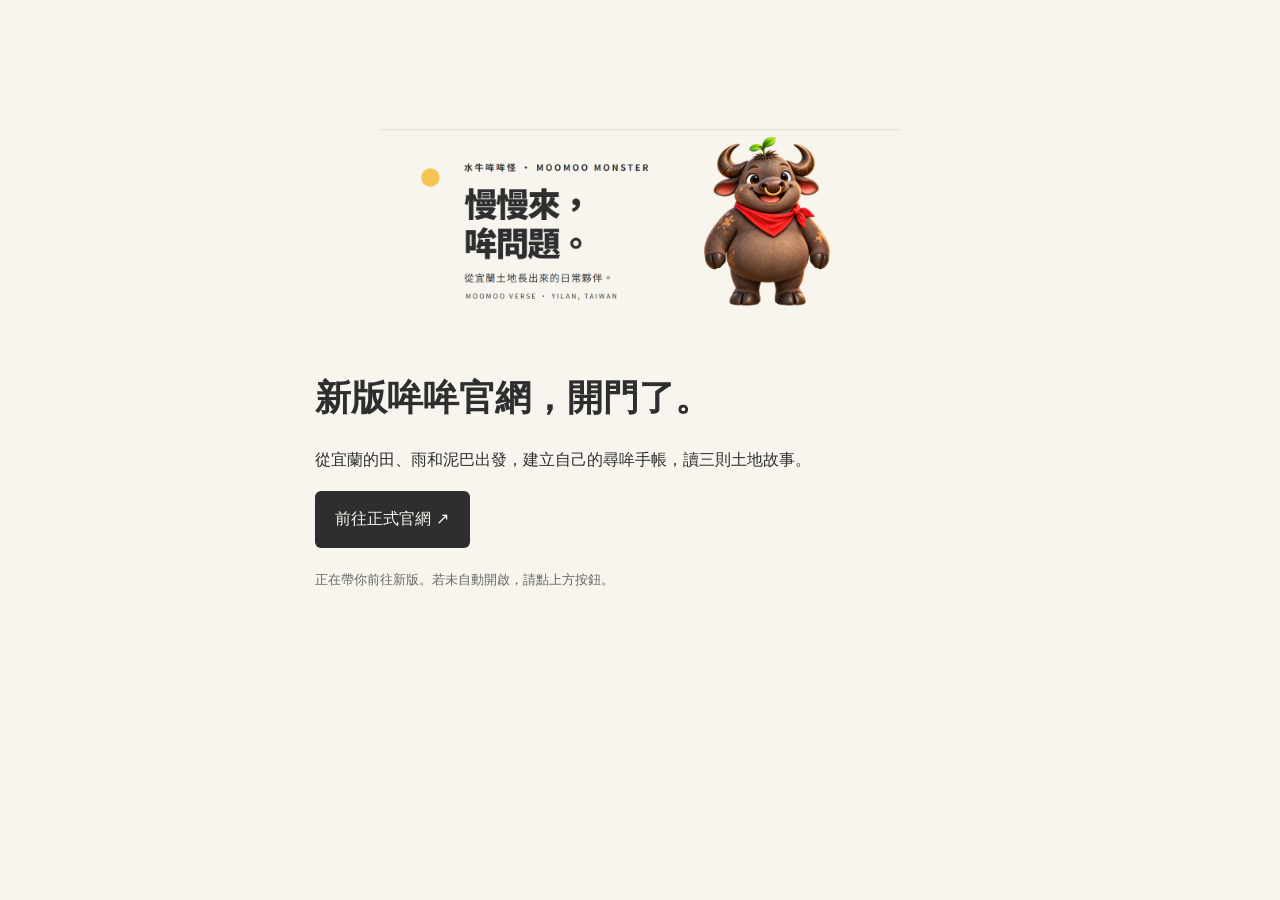
==== commit a1965794: "Route legacy MooMoo entry to live site and preserve old local backups" ====
--- a/index.html
+++ b/index.html
@@ -1,58 +1 @@
-<!doctype html>
-<html lang="zh-Hant">
-<head>
-<meta charset="utf-8">
-<meta name="viewport" content="width=device-width,initial-scale=1,viewport-fit=cover">
-<meta name="theme-color" content="#F7F2E6">
-<title>水牛哞哞怪｜MooMoo Monster</title>
-<meta name="description" content="住在宜蘭的水牛怪。很能扛、很會吃、偶爾拯救世界。慢慢來，哞問題。">
-<style>
-:root{--ink:#332f2b;--mud:#8b6b47;--gold:#d4a452;--red:#d3493a;--green:#5b8f5b;--cream:#fdf5e6;--white:#fffdf8;--line:#e8dcc5}
-*{box-sizing:border-box}html{scroll-behavior:smooth}body{margin:0;font-family:-apple-system,BlinkMacSystemFont,"Noto Sans TC","PingFang TC","Microsoft JhengHei",sans-serif;color:var(--ink);background:var(--cream);line-height:1.7}
-a{color:inherit}.wrap{max-width:1120px;margin:auto;padding:0 22px}.nav{position:sticky;top:0;z-index:30;background:rgba(253,245,230,.9);backdrop-filter:blur(14px);border-bottom:1px solid rgba(139,107,71,.14)}
-.navin{height:68px;display:flex;align-items:center;justify-content:space-between;gap:18px}.brand{font-weight:900;text-decoration:none;font-size:19px}.brand small{font-weight:700;color:var(--mud);margin-left:6px}.links{display:flex;gap:18px;font-size:14px;font-weight:800}.links a{text-decoration:none}
-.hero{min-height:78vh;display:grid;grid-template-columns:1.05fr .95fr;align-items:center;gap:30px;padding:64px 0 38px}.eyebrow{font-size:13px;font-weight:900;letter-spacing:.16em;color:var(--green)}h1{font-size:clamp(48px,8vw,88px);line-height:1.03;margin:10px 0 20px;letter-spacing:-.05em}.lead{font-size:clamp(18px,2.3vw,25px);max-width:680px}.actions{display:flex;gap:12px;flex-wrap:wrap;margin-top:28px}.btn{display:inline-flex;align-items:center;justify-content:center;padding:13px 20px;border-radius:999px;text-decoration:none;font-weight:900;border:1.5px solid var(--ink)}.btn.primary{background:var(--ink);color:white}.btn.soft{background:var(--white)}
-.buffalo-card{position:relative;min-height:480px;border-radius:48px;background:linear-gradient(145deg,#fff9eb,#ead9b9);overflow:hidden;border:1px solid #eadcc0;box-shadow:0 26px 80px rgba(73,50,25,.12)}
-.sun{position:absolute;width:260px;height:260px;border-radius:50%;background:#e9ba5d;right:-38px;top:-60px;opacity:.72}.mountain{position:absolute;left:-10%;right:-10%;bottom:0;height:38%;background:linear-gradient(140deg,transparent 0 16%,#86a37b 17% 40%,transparent 41%),linear-gradient(220deg,transparent 0 22%,#6e8d68 23% 50%,transparent 51%);opacity:.5}
-.mascot{position:absolute;left:50%;top:51%;transform:translate(-50%,-50%);width:min(84%,430px);aspect-ratio:1/1}
-.head{position:absolute;left:15%;top:18%;width:70%;height:64%;background:#4d4640;border-radius:46% 46% 44% 44%;box-shadow:inset 0 -18px 0 rgba(0,0,0,.08)}
-.ear{position:absolute;top:40%;width:26%;height:15%;background:#584c45;border-radius:80% 20% 80% 20%;z-index:-1}.ear:after{content:"";position:absolute;inset:19%;background:#d59478;border-radius:inherit}.ear.l{left:-17%;transform:rotate(-8deg)}.ear.r{right:-17%;transform:scaleX(-1) rotate(-8deg)}
-.horn{position:absolute;top:7%;width:33%;height:31%;border:24px solid #342d28;border-bottom-color:transparent;border-radius:50%;z-index:-2}.horn.l{left:-5%;transform:rotate(-23deg)}.horn.r{right:-5%;transform:scaleX(-1) rotate(-23deg)}
-.eye{position:absolute;top:36%;width:17%;height:23%;background:white;border-radius:50%}.eye:after{content:"";position:absolute;width:53%;height:58%;background:#241f1c;border-radius:50%;left:34%;top:28%;box-shadow:inset 4px 4px 0 #735334}.eye.l{left:23%}.eye.r{right:23%;transform:scaleX(-1)}
-.snout{position:absolute;left:24%;bottom:15%;width:52%;height:30%;background:#6c5c52;border-radius:50%}.nostril{position:absolute;top:27%;width:13%;height:20%;background:#241f1c;border-radius:50%}.nostril.l{left:27%}.nostril.r{right:27%}.ring{position:absolute;left:50%;bottom:-14%;width:31%;height:51%;border:9px solid #e7ad3d;border-top-color:transparent;border-radius:50%;transform:translateX(-50%)}
-.mouth{position:absolute;left:41%;bottom:7%;width:18%;height:10%;border-bottom:5px solid #241f1c;border-radius:50%}
-.sprout{position:absolute;left:50%;top:5%;width:12px;height:56px;background:#47783f;border-radius:8px;transform:translateX(-50%)}.sprout:before,.sprout:after{content:"";position:absolute;top:-2px;width:45px;height:25px;background:#68a84f;border-radius:100% 0 100% 0}.sprout:before{right:5px;transform:rotate(12deg)}.sprout:after{left:5px;transform:scaleX(-1) rotate(12deg)}
-.scarf{position:absolute;left:18%;bottom:11%;width:64%;height:18%;background:var(--red);border-radius:50%;transform:rotate(2deg);box-shadow:inset 0 -10px 0 rgba(0,0,0,.08)}
-.mudspot{position:absolute;background:#99734d;border-radius:50%;opacity:.7}.m1{width:30px;height:18px;left:18%;top:56%}.m2{width:18px;height:12px;left:23%;top:62%}.m3{width:22px;height:15px;right:20%;top:29%}
-.section{padding:86px 0;border-top:1px solid var(--line)}.kicker{font-size:12px;letter-spacing:.18em;font-weight:900;color:var(--mud)}h2{font-size:clamp(34px,5vw,58px);line-height:1.15;margin:8px 0 24px;letter-spacing:-.04em}.grid2{display:grid;grid-template-columns:1fr 1fr;gap:26px}.card{background:var(--white);border:1px solid var(--line);border-radius:28px;padding:26px}.card h3{font-size:23px;margin:0 0 10px}.big{font-size:28px;font-weight:950}.muted{color:#716960}.tag{display:inline-block;padding:7px 11px;background:#edf3e8;color:#47733f;border-radius:999px;font-weight:900;font-size:12px;margin:4px 5px 4px 0}
-.power{display:flex;gap:8px;margin:20px 0}.cell{height:18px;flex:1;border-radius:99px;background:#ded7ca}.cell.on{background:var(--green)}.map{display:grid;grid-template-columns:repeat(3,1fr);gap:13px;margin-top:24px}.spot{min-height:150px;border-radius:22px;padding:20px;background:#ece0c8;display:flex;flex-direction:column;justify-content:flex-end}.spot:nth-child(2){background:#dce9df}.spot:nth-child(3){background:#d9e4ea}.spot b{font-size:21px}.station{background:var(--ink);color:var(--cream)}.station .card{background:#403a35;border-color:#554e47}.station .muted{color:#d8cebd}.genesis-num{font-size:clamp(70px,13vw,150px);font-weight:950;line-height:.8;color:var(--gold);letter-spacing:-.07em}
-.resident{display:grid;grid-template-columns:1fr 1fr;gap:28px}.idcard{background:linear-gradient(145deg,#3c3732,#262321);color:white;border-radius:30px;padding:28px;min-height:310px;position:relative;overflow:hidden}.idcard:after{content:"MOO";position:absolute;font-size:120px;font-weight:950;opacity:.035;right:-12px;bottom:-25px}.idrow{display:flex;justify-content:space-between;gap:14px}.idnum{font-size:25px;font-weight:950;margin:22px 0}.input{width:100%;border:1.5px solid #d9ccb3;background:white;border-radius:16px;padding:14px;font-size:16px;margin:8px 0}.footer{padding:42px 0 70px;text-align:center;color:#776e62}.tiny{font-size:12px}
-@media(max-width:780px){.links{display:none}.hero{grid-template-columns:1fr;padding-top:38px}.buffalo-card{min-height:390px}.grid2,.resident{grid-template-columns:1fr}.map{grid-template-columns:1fr}.section{padding:64px 0}}
-</style>
-</head>
-<body>
-<nav class="nav"><div class="wrap navin"><a class="brand" href="#">水牛哞哞怪 <small>MooMoo Monster</small></a><div class="links"><a href="#world">宇宙</a><a href="#find">尋哞</a><a href="#station">據點</a><a href="#resident">居民證</a></div></div></nav>
-<main>
-<section><div class="wrap hero">
-<div><div class="eyebrow">YILAN · MOO VERSE · 001</div><h1>慢慢來，<br>哞問題。</h1><p class="lead">我是水牛哞哞怪。住在宜蘭，很能扛、很會吃，偶爾拯救世界。</p><p class="muted">有些東西不用急著長大。土地知道，水牛也知道。</p><div class="actions"><a class="btn primary" href="#resident">加入哞哞宇宙</a><a class="btn soft" href="#find">開始尋哞</a></div></div>
-<div class="buffalo-card" aria-label="水牛哞哞怪角色圖像"><div class="sun"></div><div class="mountain"></div><div class="mascot"><div class="horn l"></div><div class="horn r"></div><div class="ear l"></div><div class="ear r"></div><div class="head"><div class="sprout"></div><div class="eye l"></div><div class="eye r"></div><div class="mudspot m1"></div><div class="mudspot m2"></div><div class="mudspot m3"></div><div class="snout"><div class="nostril l"></div><div class="nostril r"></div><div class="ring"></div></div><div class="mouth"></div></div><div class="scarf"></div></div></div>
-</div></section>
-
-<section class="section" id="world"><div class="wrap"><div class="kicker">01 · MOO VERSE</div><h2>宜蘭，有一個你平常看不到的宇宙。</h2><div class="grid2"><div class="card"><h3>哞力 MOO POWER</h3><p>哞力來自踏實生活：完成一件事、幫一個忙、好好吃飯、重新開始。不是比誰最快，而是還願不願意好好往前。</p><div class="power"><div class="cell on"></div><div class="cell on"></div><div class="cell on"></div><div class="cell on"></div><div class="cell"></div></div><b>今日示範哞力：80%</b></div><div class="card"><h3>哞哞沼澤</h3><p>藏在宜蘭的山、田、水圳與濕地之間。哞哞怪累了會回來泡泥巴、看雲、補充哞力。</p><span class="tag">宜蘭</span><span class="tag">土地</span><span class="tag">慢生活</span><span class="tag">怪獸宇宙</span></div></div></div></section>
-
-<section class="section" id="find"><div class="wrap"><div class="kicker">02 · FIND MOO</div><h2>宜蘭尋哞計畫。</h2><p class="lead">哞哞怪會出現在宜蘭某些角落。找到牠、掃描現場 QR、解鎖圖鑑與哞力，再把位置留給下一位尋哞員慢慢發現。</p><div class="map"><div class="spot"><span>🌾</span><b>田野哞</b><small>在稻浪與水圳附近出沒</small></div><div class="spot"><span>☕</span><b>補給哞</b><small>偶爾躲進宇宙據點</small></div><div class="spot"><span>🌊</span><b>海風哞</b><small>聽說牠很喜歡宜蘭的風</small></div></div><div class="actions"><span class="btn soft">找到 → 掃 QR → +哞力 → 解鎖圖鑑</span></div></div></section>
-
-<section class="section station" id="station"><div class="wrap"><div class="kicker">03 · MOO STATION</div><h2>有些宜蘭店家，會變成宇宙據點。</h2><div class="grid2"><div class="card"><h3>MOO STATION</h3><p>居民可以到據點發現角色、解鎖限定故事與任務。有些哞哞怪只會短暫停留，過一陣子就會遷徙。</p><p class="big">不是一般打卡點，<br>是哞哞宇宙的一部分。</p></div><div class="card"><h3>給店家的角色</h3><p class="muted">合作空間可以成為補給站、棲息地、線索點或限定任務據點。每一站都能擁有自己的角色版本與故事。</p><span class="tag">實境探索</span><span class="tag">地方小店</span><span class="tag">限定任務</span></div></div></div></section>
-
-<section class="section"><div class="wrap"><div class="kicker">04 · GENESIS MOO</div><div class="genesis-num">1000</div><h2>初代哞哞怪，只透過宇宙事件與任務取得。</h2><div class="grid2"><div class="card"><h3>GENESIS MOO #0001–1000</h3><p>每一隻都有自己的編號、出現地點與故事。有人在尋寶中遇見牠，有人在據點任務中把牠帶回家，也有人因為參與共創而被牠選中。</p></div><div class="card"><h3>MISSION EXCLUSIVE</h3><p>玩偶不是進入宇宙的門票。任何人都可以免費加入、探索與累積哞力。實體角色是某段旅程留下來的紀錄。</p></div></div></div></section>
-
-<section class="section" id="resident"><div class="wrap resident"><div><div class="kicker">05 · MOO ID</div><h2>建立你的宇宙居民身份。</h2><p>第一版居民證先存在你的手機瀏覽器。正式居民系統上線後，MOO ID、哞力、徽章與尋哞圖鑑會全部串起來。</p><label><b>宇宙暱稱</b><input class="input" id="nick" maxlength="12" placeholder="例如：泥巴阿衛"></label><button class="btn primary" id="createBtn" type="button">建立 Beta 居民證</button></div><div class="idcard"><div class="idrow"><b>MOO VERSE RESIDENT</b><span>🌱 YILAN</span></div><div class="idnum" id="mooId">MOO-——</div><div class="big" id="mooName">等待一位新居民</div><p>初始稱號：<b>剛來宜蘭的人</b></p><p>哞力：<b>10 MOO</b></p><p class="tiny">慢慢來，哞問題。</p></div></div></section>
-</main>
-<footer class="footer"><div class="wrap"><b>水牛哞哞怪 · MooMoo Monster</b><p>住在宜蘭的水牛怪 🐃🌱<br>很能扛、很會吃、偶爾拯救世界。</p><small>© 2026 MOO VERSE · YILAN</small></div></footer>
-<script>
-const nick=document.getElementById('nick'),nameEl=document.getElementById('mooName'),idEl=document.getElementById('mooId');
-function show(d){if(!d)return;nameEl.textContent=d.name;idEl.textContent=d.id;nick.value=d.name}
-try{show(JSON.parse(localStorage.getItem('mooResident')))}catch(e){}
-document.getElementById('createBtn').addEventListener('click',()=>{const name=nick.value.trim();if(!name){nick.focus();return}const n=String(Math.floor(Math.random()*999999)+1).padStart(6,'0');const d={name,id:'MOO-'+n};localStorage.setItem('mooResident',JSON.stringify(d));show(d);document.querySelector('.idcard').scrollIntoView({behavior:'smooth',block:'center'})});
-</script>
-</body></html>+<!doctype html><html lang="zh-Hant"><head><meta charset="utf-8"><meta name="viewport" content="width=device-width,initial-scale=1"><title>水牛哞哞怪｜新版官網已開門</title><meta name="description" content="從宜蘭出發，和水牛哞哞怪一起開始尋哞日常。"><link rel="canonical" href="https://larryveryhandsome.github.io/GPT/moomoo/"><meta property="og:title" content="水牛哞哞怪｜慢慢來，哞問題。"><meta property="og:image" content="https://larryveryhandsome.github.io/GPT/moomoo/assets/social-cover.png"><style>body{font-family:"Microsoft JhengHei",system-ui,sans-serif;background:#f7f5ee;color:#2e2e2e;line-height:1.8;margin:0;padding:40px 22px}main{max-width:650px;margin:6vh auto}img{width:100%;border-radius:12px}h1{font-size:36px;line-height:1.3}a,button{display:inline-block;background:#2e2e2e;color:#f7f5ee;padding:14px 20px;border-radius:6px;font:inherit;text-decoration:none;border:0;cursor:pointer}small{display:block;margin:20px 0;color:#666}#legacy{padding:20px;border:1px solid #876048;border-radius:8px;margin:24px 0}[hidden]{display:none!important}a:focus-visible,button:focus-visible{outline:3px solid #23685f;outline-offset:5px}</style></head><body><main><img src="https://larryveryhandsome.github.io/GPT/moomoo/assets/social-cover.png" alt="水牛哞哞怪，慢慢來，哞問題。"><h1>新版哞哞官網，開門了。</h1><p>從宜蘭的田、雨和泥巴出發，建立自己的尋哞手帳，讀三則土地故事。</p><a href="https://larryveryhandsome.github.io/GPT/moomoo/">前往正式官網 ↗</a><div id="legacy" hidden><b>這個瀏覽器留有舊版居民證</b><p>舊資料仍在原瀏覽器，尚未移轉。你可以先保留原始備份，再到新版建立手帳；舊版備份格式不能直接匯入新版。</p><button id="backup" type="button">下載舊版原始備份</button></div><small id="status">正在帶你前往新版。若未自動開啟，請點上方按鈕。</small></main><script>let legacyRaw=null;try{legacyRaw=localStorage.getItem('mooResident')}catch{}if(legacyRaw!==null){document.getElementById('legacy').hidden=false;document.getElementById('status').textContent='保留舊資料，等你準備好再出發。';document.getElementById('backup').addEventListener('click',()=>{const url=URL.createObjectURL(new Blob([legacyRaw],{type:'application/json'})),a=document.createElement('a');a.href=url;a.download='moomoo-legacy-original-backup.json';a.click();setTimeout(()=>URL.revokeObjectURL(url),1000)})}else{setTimeout(()=>location.replace('https://larryveryhandsome.github.io/GPT/moomoo/'),1800)}</script></body></html>
